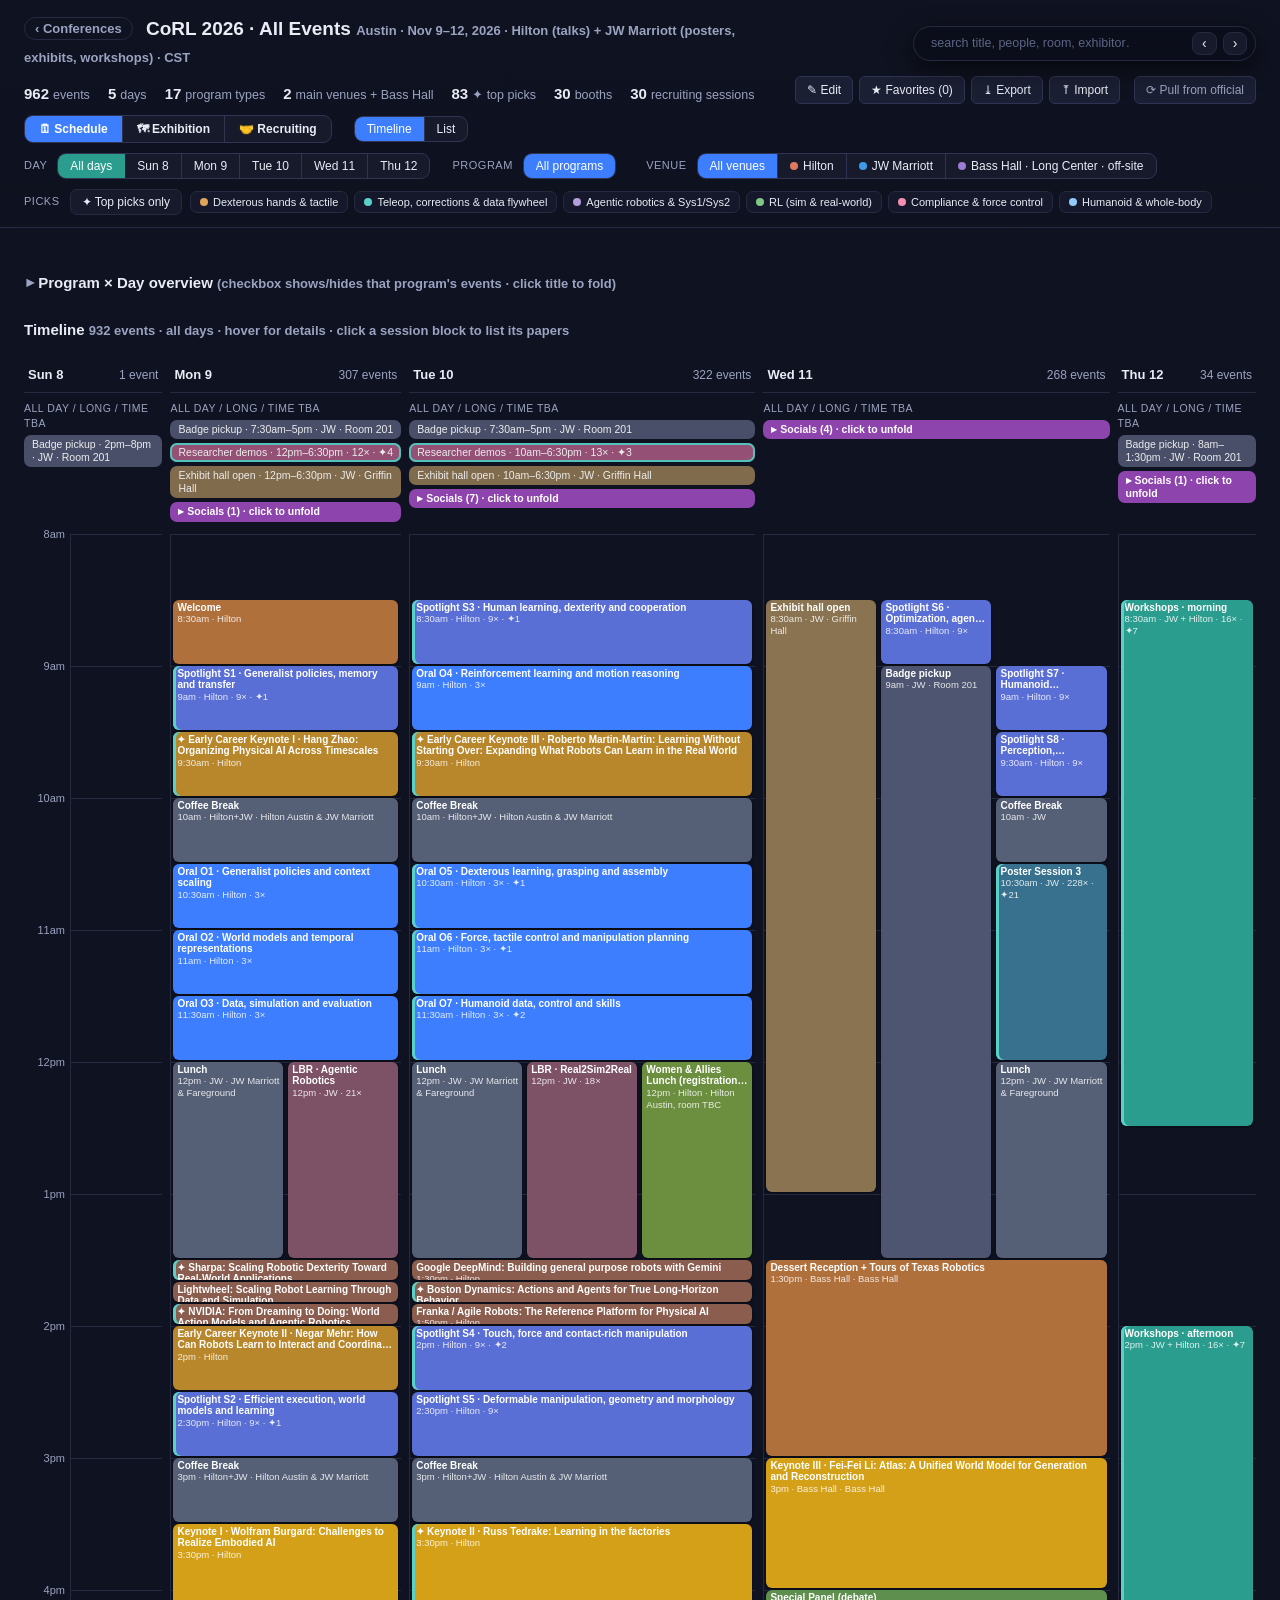
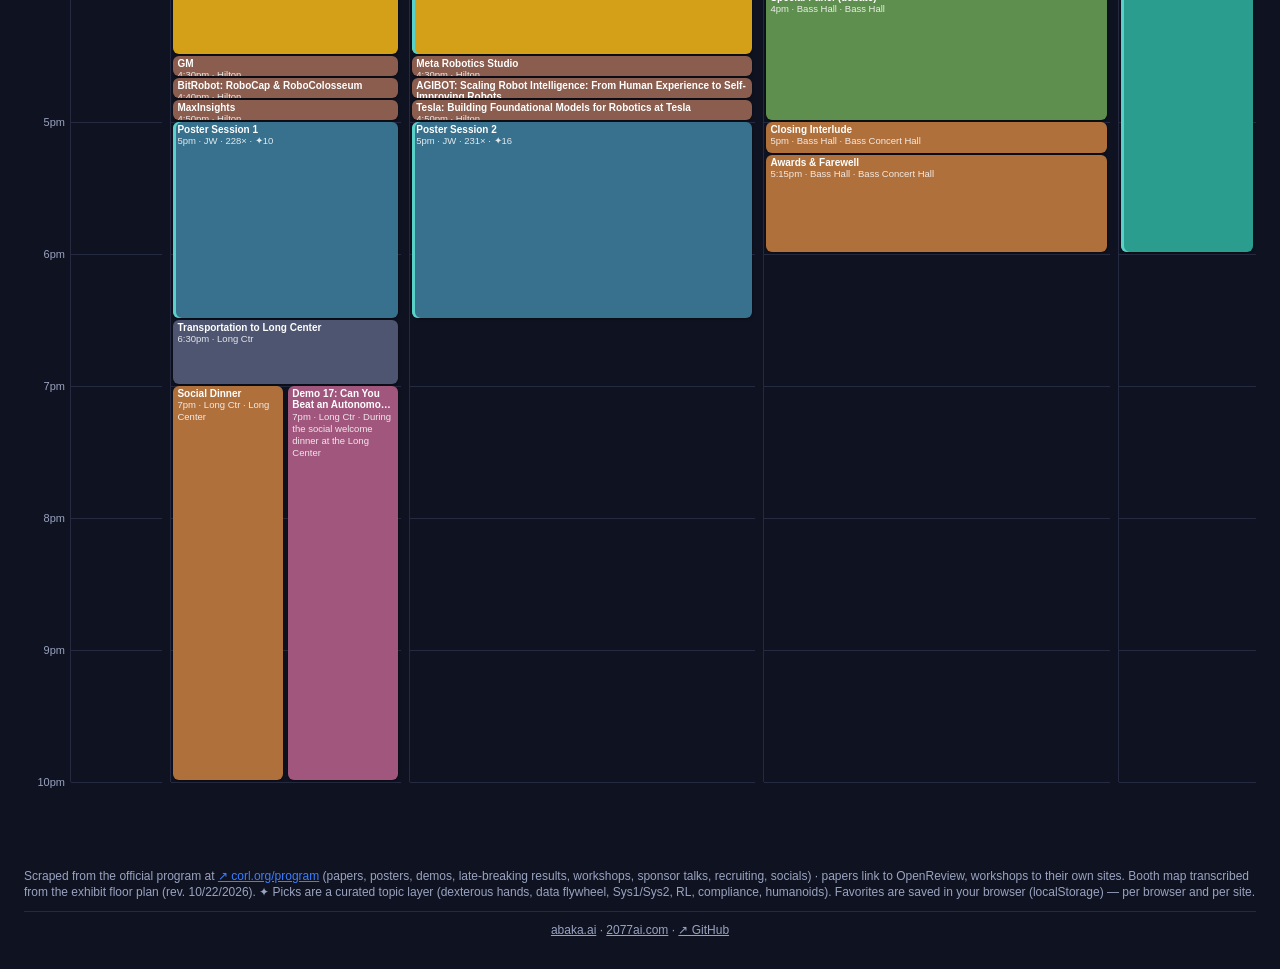
==== corl26/index.html @ 8c0fb588 "Add CoRL 2026 planner with exhibition and recruiting tabs - corl26/: planner cloned from siggraph26," ====
<!DOCTYPE html>
<html lang="en"><head>
<meta charset="utf-8"><meta name="viewport" content="width=device-width, initial-scale=1">
<title>CoRL 2026 — All Events Summary · Nov 9–12 · Austin</title>
<link rel="stylesheet" href="assets/summary.css">
</head>
<body>
<header><div class="hin">
  <div class="htop">
  <h1><a class="back" href="../index.html" title="back to all conference planners">‹ Conferences</a> CoRL 2026 · All Events <span class="sub">Austin · Nov 9–12, 2026 · Hilton (talks) + JW Marriott (posters, exhibits, workshops) · CST</span></h1>
<div id="searchbox">
  <input id="q" type="search" placeholder="search title, people, room, exhibitor…">
  <span id="qcount"></span>
  <button id="qprev" title="previous match (Shift+Enter)">‹</button>
  <button id="qnext" title="next match (Enter)">›</button>
</div>
  <div class="stats" id="stats"></div>
  <div class="favbar">
    <button id="favmode" class="fbtn schedonly">✎ Edit</button><button id="favonly" class="fbtn schedonly">★ Favorites (0)</button><button id="favexp" class="fbtn" title="download favorites as a JSON file">⤓ Export</button><button id="favimp" class="fbtn" title="load favorites from an exported JSON file (merges with current)">⤒ Import</button><a class="fbtn pull" href="https://github.com/Abaka-Skills/conf/actions/workflows/pull-official-corl26.yml" target="_blank" rel="noopener" title="re-scrape the official site and update this page's data (runs a GitHub Action; the site can't be fetched from the browser directly)">⟳ Pull from official</a>
    <input id="favfile" type="file" accept=".json,application/json" hidden></div>
  </div>
  <div class="controls">
    <div class="seg tabs"><button id="tabsched" class="on">🗓 Schedule</button><button id="tabexpo">🗺 Exhibition</button><button id="tabrec">🤝 Recruiting</button></div>
    <div class="seg schedonly"><button id="vtl" class="on">Timeline</button><button id="vlist">List</button></div>
  </div>
  <div class="controls schedonly">
    <div class="grp"><span class="lbl">Day</span><span class="seg" id="daybtns"></span></div>
    <div class="grp"><span class="lbl">Program</span><span class="seg"><button id="clearty" class="on">All programs</button></span><span class="sub" id="tysel"></span></div>
    <div class="grp"><span class="lbl">Venue</span><span class="seg" id="venuebtns"></span></div>
  </div>
  <div class="controls picksrow">
    <div class="grp"><span class="lbl">Picks</span><button id="pickmode" class="pick" title="show only the hand-picked top picks (combines with the selected topics)">✦ Top picks only</button>
      <span class="topics" id="topicbtns"></span><button id="pickclear" class="topic" title="clear the picks filter">✕ clear</button></div>
  </div>
</div></header>
<div class="wrap" id="sched">
  <h2 id="mxhdr" class="fold"><span class="caret">▾</span> Program × Day overview <span class="sub">(checkbox shows/hides that program's events · click title to fold)</span></h2>
  <div class="matrix" id="mxbox"><table class="mx" id="mx"></table></div>
  <h2 id="agendahdr">Agenda</h2>
  <div id="agenda"></div>
</div>
<div class="wrap" id="expo"></div>
<div class="wrap" id="rec"></div>
<div id="tip"></div>
<footer>Scraped from the official program at <a href="https://www.corl.org/program" target="_blank" rel="noopener">↗ corl.org/program</a> (papers, posters, demos, late-breaking results, workshops, sponsor talks, recruiting, socials) · papers link to OpenReview, workshops to their own sites.
Booth map transcribed from the exhibit floor plan (rev. 10/22/2026). ✦ Picks are a curated topic layer (dexterous hands, data flywheel, Sys1/Sys2, RL, compliance, humanoids).
Favorites are saved in your browser (localStorage) — per browser and per site.
<div class="foot2"><a href="https://abaka.ai" target="_blank" rel="noopener">abaka.ai</a> · <a href="https://2077ai.com" target="_blank" rel="noopener">2077ai.com</a> · <a href="https://github.com/Abaka-Skills/conf" target="_blank" rel="noopener">↗ GitHub</a></div></footer>
<script src="assets/data.js"></script>
<script src="assets/picks.js"></script>
<script src="assets/exhibitors.js"></script>
<script src="assets/exhibit.js"></script>
<script src="assets/recruiting.js"></script>
<script src="assets/app.js"></script>
</body></html>
---- corl26/assets/summary.css ----
:root{--bg:#0f1220;--panel:#171a2b;--ink:#e9ecf5;--muted:#9aa3c0;--line:#262a40;--hi:#3d7eff;}
*{box-sizing:border-box}
body{margin:0;font:14px/1.4 -apple-system,BlinkMacSystemFont,"Segoe UI",Roboto,sans-serif;background:var(--bg);color:var(--ink)}
header{padding:16px 24px 12px;border-bottom:1px solid var(--line);position:sticky;top:0;background:linear-gradient(180deg,#0f1220,#0f1220ee);backdrop-filter:blur(6px);z-index:20}
h1{margin:0 0 2px;font-size:19px}.sub{color:var(--muted);font-size:13px}
.controls{display:flex;gap:7px;flex-wrap:wrap;margin-top:9px;align-items:center}
.grp{display:flex;gap:6px;flex-wrap:wrap;align-items:center}.sep{width:1px;height:20px;background:var(--line);margin:0 4px}
button{background:var(--panel);color:var(--ink);border:1px solid var(--line);padding:5px 11px;border-radius:999px;cursor:pointer;font-size:12px}
button:hover{border-color:#3a4063}button.on{background:var(--hi);border-color:var(--hi);color:#fff}
a.btn{background:var(--panel);color:var(--muted);border:1px solid var(--line);padding:5px 11px;border-radius:999px;font-size:12px;text-decoration:none;display:inline-block}
a.btn:hover{border-color:#3a4063;color:var(--ink)}
button.day.on{background:#2a9d8f;border-color:#2a9d8f}
.lbl{color:var(--muted);font-size:11px;text-transform:uppercase;letter-spacing:.5px;margin-right:2px}
.stats{display:flex;gap:18px;flex-wrap:wrap;margin-top:8px;font-size:12.5px;color:var(--muted)}
.stats b{color:var(--ink);font-size:15px;margin-right:4px}

.wrap{padding:18px 24px 60px;max-width:1500px;margin:0 auto}
h2{font-size:15px;margin:26px 0 10px;color:var(--ink)}
/* overview matrix */
.matrix{overflow-x:auto;border:1px solid var(--line);border-radius:12px;background:var(--panel)}
table.mx{border-collapse:collapse;width:100%;font-size:12.5px}
.mx th,.mx td{padding:6px 10px;border-bottom:1px solid var(--line);text-align:right;white-space:nowrap}
.mx th{color:var(--muted);font-weight:600;font-size:11.5px;text-transform:uppercase;letter-spacing:.4px}
.mx td:first-child,.mx th:first-child,.mx td:nth-child(2),.mx th:nth-child(2){text-align:left}
.mx tr:last-child td{border-bottom:none}
.mx tbody tr{cursor:pointer}
.mx tbody tr:hover{background:#1d2136}
.mx tbody tr.on{background:#232a4a}
.mx .sw{display:inline-block;width:10px;height:10px;border-radius:3px;margin-right:7px;vertical-align:-1px}
.mx .tydesc{font-size:11px;color:var(--muted);font-weight:400;margin:2px 0 0 17px;white-space:normal;max-width:380px;line-height:1.35}
.nowline{position:absolute;left:0;right:0;border-top:2px solid #ff5252;z-index:6;pointer-events:none}
.nowline .nowlbl{position:absolute;left:2px;top:-8px;font-size:10px;font-weight:700;color:#fff;background:#ff5252;padding:0 4px;border-radius:3px}
.mx tr.favrow td{border-bottom:1px solid #3a4063}
.mx .cell{display:inline-block;min-width:26px;padding:1px 6px;border-radius:5px}
.mx td.tot{font-weight:700}
.mx tfoot td{color:var(--muted);font-weight:700;border-top:1px solid var(--line)}

/* agenda list */
.dayblock{margin-top:22px}
.dayhdr{font-size:14px;font-weight:700;padding:8px 2px;border-bottom:1px solid var(--line);position:sticky;top:var(--hdr,118px);background:var(--bg);z-index:5;display:flex;justify-content:space-between;align-items:baseline}
.dayhdr .n{color:var(--muted);font-weight:400;font-size:12px}
.evrow{display:flex;gap:12px;padding:7px 8px;border-radius:8px;align-items:flex-start;text-decoration:none;color:var(--ink)}
.evrow:hover{background:#171b30}
.evrow .tm{flex:0 0 118px;color:var(--muted);font-size:12px;padding-top:2px;font-variant-numeric:tabular-nums}
.evrow .badge{flex:0 0 158px;font-size:10.5px;font-weight:650;padding:3px 8px;border-radius:6px;color:#fff;text-align:center;overflow:hidden;text-overflow:ellipsis;white-space:nowrap}
.evrow .body{flex:1;min-width:0}
.evrow .ti{font-size:13px;font-weight:600;line-height:1.3}
.evrow .rm{color:var(--muted);font-size:11.5px;margin-top:1px}
.evrow.hid{display:none}

/* timeline view */
.tlgrid{position:relative;border-left:1px solid var(--line);margin:14px 0 6px 58px}
.hourline{position:absolute;left:0;right:0;border-top:1px solid var(--line)}
.hourlbl{position:absolute;left:-56px;width:48px;text-align:right;color:var(--muted);font-size:11px;margin-top:-7px}
.tlev{position:absolute;border-radius:6px;padding:2px 6px;overflow:hidden;color:#fff;font-size:10.5px;line-height:1.18;cursor:pointer;
      box-shadow:0 1px 3px #0006;text-decoration:none;display:block;transition:filter .08s,box-shadow .08s}
.tlev:hover{filter:brightness(1.18);z-index:10;box-shadow:0 6px 18px #0009}
.tlev .tt2{font-weight:650;display:-webkit-box;-webkit-line-clamp:2;-webkit-box-orient:vertical;overflow:hidden}
.tlev .tm2{opacity:.85;font-size:9.5px}
.ongoing{display:flex;gap:6px;flex-wrap:wrap;margin:10px 0 2px 58px;align-items:center}
.onglbl{color:var(--muted);font-size:10.5px;text-transform:uppercase;letter-spacing:.5px}
.ong{font-size:10.5px;color:#fff;border-radius:999px;padding:3px 10px;text-decoration:none;opacity:.92}
.ong:hover{filter:brightness(1.18)}

/* favorites */
button.fav.on{background:#ffd54a;border-color:#ffd54a;color:#1a1205}
.favbox{position:absolute;top:3px;left:3px;z-index:6;width:14px;height:14px;margin:0;accent-color:#ffd54a;cursor:pointer}
.favmode .tlev{padding-left:21px}
.tlev.faved,.ong.faved{outline:2px solid #ffd54a;outline-offset:-1px}
.evrow .favbox2{flex:0 0 16px;width:16px;height:16px;margin-top:2px;accent-color:#ffd54a;cursor:pointer}
.evrow.faved{background:#1d1a10}
.evrow.faved .ti::after,.tlev.faved .tt2::after{content:' ★';color:#ffd54a}
.ong .favbox3{width:12px;height:12px;margin:0 4px -2px 0;accent-color:#ffd54a;cursor:pointer}

/* floating search box */
#searchbox{position:fixed;top:12px;right:20px;z-index:40;display:flex;gap:6px;align-items:center;
  background:#0b0e1add;border:1px solid var(--line);border-radius:999px;padding:5px 8px 5px 15px;
  box-shadow:0 8px 24px #0008;backdrop-filter:blur(8px)}
#searchbox:focus-within{border-color:#3a4063;box-shadow:0 8px 24px #000b,0 0 0 2px #3d7eff33}
#searchbox input{background:none;border:none;color:var(--ink);font-size:12.5px;width:215px;outline:none}
#searchbox input::placeholder{color:#5c6584}
#qcount{color:#ff6b81;font-size:11.5px;font-weight:700;min-width:36px;text-align:center;font-variant-numeric:tabular-nums}
#searchbox button{padding:2px 9px;border-radius:8px;font-size:14px;line-height:1.2}
.tlev.miss,.evrow.miss,.ong.miss{opacity:.18;filter:saturate(.3)}
.tlev.hit{outline:2px solid #ff6b81;outline-offset:-1px;z-index:8}
.tlev.hit.faved{outline:2px solid #ffd54a}
.evrow.hit{background:#251b2b}
.ong.hit{outline:2px solid #ff6b81}
.hitcount{color:#ff6b81;font-weight:600}
@keyframes flashblink{
  0%{box-shadow:0 0 0 3px #ffffff00;filter:brightness(1)}
  25%{box-shadow:0 0 0 3px #ffffffe8;filter:brightness(1.7)}
  100%{box-shadow:0 0 0 3px #ffffff00;filter:brightness(1)}}
.flash{animation:flashblink 1.4s ease-in-out 1}

/* foldable matrix + show/hide checkboxes */
h2.fold{cursor:pointer;user-select:none}
h2.fold .caret{display:inline-block;transition:transform .15s;color:var(--muted);margin-right:2px}
h2.fold.closed .caret{transform:rotate(-90deg)}
.mx .showbox{accent-color:#3d7eff;width:14px;height:14px;margin:0;cursor:pointer;vertical-align:-2px}
.mx td.showbox-td,.mx th.showbox-th{width:26px;text-align:center;padding:6px 4px 6px 10px}
.mx tbody tr.off td{opacity:.4}
.mx tbody tr.off td.showbox-td{opacity:1}

footer{color:var(--muted);font-size:12px;padding:20px 24px 30px}footer a{color:var(--hi)}footer b{color:var(--ink)}
footer .foot2{margin-top:10px;padding-top:10px;border-top:1px solid var(--line);text-align:center}
footer .foot2 a{color:var(--muted)}footer .foot2 a:hover{color:var(--ink)}
h1 .back{color:var(--muted);text-decoration:none;font-size:13px;font-weight:600;border:1px solid var(--line);border-radius:999px;padding:3px 10px;margin-right:8px;vertical-align:2px}
h1 .back:hover{color:var(--ink);border-color:#3a4063}

#tip{position:fixed;z-index:50;max-width:380px;pointer-events:none;opacity:0;transform:translateY(4px);transition:opacity .1s,transform .1s;
     background:#0b0e1a;border:1px solid var(--line);border-radius:10px;box-shadow:0 10px 30px #000a;padding:11px 13px}
#tip.show{opacity:1;transform:translateY(0)}
#tip .tt{font-size:13.5px;font-weight:650;margin-bottom:5px}
#tip .row{display:flex;gap:7px;font-size:12px;color:var(--muted);margin:2px 0}.k{color:var(--muted);min-width:54px;flex:0 0 54px}
#tip .row b{color:var(--ink);font-weight:600}
#tip .desc{margin-top:7px;font-size:12px;color:var(--muted);line-height:1.45;display:-webkit-box;-webkit-line-clamp:8;-webkit-box-orient:vertical;overflow:hidden}
#tip .desc.loading{font-style:italic;opacity:.6}
#tip .chips{margin-top:8px;display:flex;gap:6px;flex-wrap:wrap}
#tip .chip{font-size:11px;padding:2px 8px;border-radius:999px;background:#2a3052;color:#cdd5f5}
@media (max-width:760px){.evrow .badge{flex-basis:100px}.evrow .tm{flex-basis:86px}}

/* ---- CoRL additions: tabs, venues, picks, grouped sessions, exhibition map */
.tabs button{font-weight:650}
body:not([data-tab=sched]) .schedonly,body:not([data-tab=sched]) #sched{display:none}
body:not([data-tab=expo]) #expo,body:not([data-tab=rec]) #rec{display:none}
.vdot{display:inline-block;width:8px;height:8px;border-radius:50%;margin-right:5px;vertical-align:0}
.vtag{display:inline-block;font-size:10px;font-weight:700;border:1px solid;border-radius:5px;padding:0 5px;line-height:15px;vertical-align:1px;white-space:nowrap}
button.pick.on{background:#5ad1c8;border-color:#5ad1c8;color:#082522}
button.topic{padding:4px 9px;font-size:11px}button.topic.on{color:#fff;font-weight:650}
.tpk{color:#5ad1c8}
.tdot{display:inline-block;width:7px;height:7px;border-radius:50%;margin-left:3px;vertical-align:1px}
.tlev.top{box-shadow:inset 3px 0 0 #5ad1c8,0 1px 3px #0006}
.tlev.grp{background-image:repeating-linear-gradient(135deg,#ffffff0d 0 6px,transparent 6px 12px)}
.ong.top{box-shadow:inset 0 0 0 2px #5ad1c8}
.evrow.ingrp{margin-left:14px}
.grphdr{font-size:12.5px;font-weight:650;padding:10px 4px 4px;color:var(--ink);border-bottom:1px dashed var(--line);margin-top:4px}
.grphdr .sw{display:inline-block;width:9px;height:9px;border-radius:3px;margin-right:6px}
.walk{margin:4px 0 4px 130px;font-size:11.5px;color:#ffb74d;background:#2a2112;border:1px solid #5a4520;border-radius:6px;padding:3px 9px;display:inline-block}
#tip .glist{margin:7px 0 0;padding-left:16px;font-size:11.5px;color:var(--ink);max-height:260px;overflow:hidden}
#tip .glist li{margin:2px 0}
/* exhibition */
.expohdr h2{margin:6px 0 4px}
.legend{display:flex;gap:16px;flex-wrap:wrap;font-size:12px;color:var(--muted);margin:8px 0 4px;align-items:center}
.lg{display:inline-block;width:14px;height:10px;border-radius:2px;margin-right:5px;vertical-align:-1px;background:#1b1f33;border:1px solid #3a4063}
.lg.top{background:#1f4f4c;border-color:#5ad1c8}.lg.pk{background:#1d3340;border-color:#3a6f7a}
.expogrid{display:grid;grid-template-columns:minmax(0,1fr) 360px;gap:18px;margin-top:10px;align-items:start}
@media (max-width:1100px){.expogrid{grid-template-columns:1fr}}
.planbox{background:var(--panel);border:1px solid var(--line);border-radius:12px;padding:8px;position:sticky;top:calc(var(--hdr,150px) + 10px)}
svg.plan{width:100%;height:auto;display:block;font-family:inherit}
svg.plan text{text-anchor:middle;dominant-baseline:middle}
svg.plan .hall{fill:#12162a;stroke:#3a4063;stroke-width:2}
svg.plan .aux{fill:#12162a;stroke:#262a40}
svg.plan .boards{fill:#4a5568}
svg.plan .lbl{fill:var(--muted);font-size:12px}svg.plan .dim{fill:#5c6584;font-size:11px}
svg.plan .hallname{fill:#262a40;font-size:34px;letter-spacing:12px;font-weight:700}
svg.plan .room rect{fill:#141829;stroke:#3a4063}
svg.plan .room:hover rect{stroke:#9aa3c0}
svg.plan .rtxt{fill:var(--muted)}
svg.plan .booth{cursor:pointer}
svg.plan .booth rect{fill:#1b1f33;stroke:#3a4063;stroke-width:1.2;transition:fill .1s}
svg.plan .booth.pk rect{fill:#1d3340;stroke:#3a6f7a}
svg.plan .booth.top rect{fill:#1f4f4c;stroke:#5ad1c8;stroke-width:1.6}
svg.plan .booth.faved rect{stroke:#ffd54a;stroke-width:2}
svg.plan .booth:hover rect,svg.plan .booth.hl rect{fill:#2c3a6b}
svg.plan .booth.dim,svg.plan .booth.miss{opacity:.25}
svg.plan .booth.hit rect{stroke:#ff6b81;stroke-width:2.4}
svg.plan .bname{fill:var(--ink);font-weight:650}
svg.plan .bno{fill:var(--muted)}
svg.plan .bstar.tpk{fill:#5ad1c8}svg.plan .bstar.fav{fill:#ffd54a}
.xlist h3{font-size:13px;margin:4px 0 6px;color:var(--ink)}
.xlist h3:not(:first-child){margin-top:18px}
.xrow{display:flex;gap:8px;align-items:flex-start;padding:6px 6px;border-radius:8px;font-size:12.5px}
.xrow:hover{background:#171b30}
.xrow.dim,.xrow.miss{opacity:.3}.xrow.hit{background:#251b2b}
.xrow .bnum{flex:0 0 32px;color:var(--muted);font-variant-numeric:tabular-nums;padding-top:1px}
.xrow .xb{flex:1;min-width:0}
.xrow a{color:var(--ink);font-weight:650;text-decoration:none}.xrow a:hover{text-decoration:underline}
.xrow .what{color:var(--muted);font-size:11.5px;margin-top:1px}
.xrow .xev{font-size:11px;color:#cdd5f5;margin-top:2px}
.xrow .star{padding:0 5px;border:none;background:none;color:#5c6584;font-size:15px;line-height:1.2}
.xrow .star.on{color:#ffd54a}
/* all-days timeline: one column per day on a shared time axis */
.daycols{display:grid;grid-auto-flow:column;grid-template-rows:auto auto auto;column-gap:8px;margin-top:18px}
.daycols .dayhdr{font-size:13px;padding:8px 4px}
.daycols .ongoing{margin:8px 0 2px;flex-direction:column;align-items:stretch;gap:4px}
.daycols .ong{border-radius:7px;padding:3px 8px;line-height:1.25}
.daycols .tlgrid{margin:10px 0 6px 0;border-left:1px solid var(--line)}
.daycols .tlgrid.first{margin-left:46px}
.daycols .tlgrid:not(.first) .hourlbl{display:none}
.daycols .hourlbl{left:-46px;width:40px}
.daycols .tlev{font-size:10px;padding:2px 4px}
/* ---- header layout: rows of joined button groups; favorites under the search box */
header .controls{gap:22px;margin-top:10px}
header .controls .grp{gap:8px}
.seg{display:inline-flex;border:1px solid #2f3452;border-radius:9px;overflow:hidden;background:var(--panel)}
.seg button{border:none;border-radius:0;border-right:1px solid #2f3452;padding:5px 12px;background:none}
.seg button:last-child{border-right:none}
.seg button:hover{background:#1d2136}
.seg button.on{background:var(--hi);color:#fff}
.seg button.day.on{background:#2a9d8f}
.seg.tabs button{font-weight:650;padding:6px 14px}
.favbar{display:flex;gap:6px;z-index:21}
.fbtn{border-radius:6px;padding:5px 11px;background:#1b1f33;border:1px solid #2f3452;font-size:12px}
.fbtn:hover{border-color:#4a5280}
.fbtn.on{background:#ffd54a;border-color:#ffd54a;color:#1a1205}
.topics{display:inline-flex;gap:6px;flex-wrap:wrap}
button.topic{border-radius:7px;background:#14182a}
button.topic.on{background:#1b1f33}
button.pick{border-radius:7px}
.favbar{flex-wrap:wrap}
/* header content shares the calendar's width; search + favorites sit at its top-right */
.hin{max-width:1452px;margin:0 auto;position:relative}
.htop{display:grid;grid-template-columns:minmax(0,1fr) auto;column-gap:24px;row-gap:4px;align-items:center}
.hin #searchbox{position:static;justify-self:end}
.favbar{justify-self:end}
.fbtn.pull{color:var(--muted);text-decoration:none;display:inline-block;margin-left:8px}
.fbtn.pull:hover{color:var(--ink)}
@media (max-width:900px){.htop{grid-template-columns:1fr}.hin #searchbox,.favbar{justify-self:start}}
.ong.fold{cursor:pointer;font-weight:650;opacity:1}
.ong.socitem{opacity:.8;margin-left:10px}
/* recruiting tab */
.recgrid{display:grid;grid-template-columns:repeat(3,minmax(0,1fr));gap:16px;margin-top:12px;align-items:start}
@media (max-width:1000px){.recgrid{grid-template-columns:1fr}}
.recday{background:var(--panel);border:1px solid var(--line);border-radius:12px;padding:10px 12px}
.recday h3{margin:2px 0 8px;font-size:14px;display:flex;justify-content:space-between}
.recslot{display:grid;grid-template-columns:92px 1fr 1fr;gap:8px;padding:7px 0;border-top:1px solid var(--line);align-items:stretch}
.recslot .tm{color:var(--muted);font-size:12px;font-variant-numeric:tabular-nums;padding-top:6px}
.recroomhdr{color:var(--muted);font-size:11px;text-transform:uppercase;letter-spacing:.5px;border-top:none;padding:0 0 2px}
.rcard{position:relative;background:#1b1f33;border:1px solid #2f3452;border-radius:8px;padding:6px 26px 6px 9px;font-size:12px;min-height:46px}
.rcard.faved{outline:2px solid #ffd54a;outline-offset:-1px}
.rcard.hit{outline:2px solid #ff6b81;outline-offset:-1px}.rcard.miss{opacity:.25}
.rcard .co{font-weight:650;font-size:13px}
.rcard .meta{color:var(--muted);font-size:11px;margin-top:2px}
.rcard .meta a{color:#9ec5ff;text-decoration:none}.rcard .meta a:hover{text-decoration:underline}
.rcard .star{position:absolute;top:3px;right:3px;border:none;background:none;padding:0 4px;color:#5c6584;font-size:15px}
.rcard .star.on{color:#ffd54a}
body[data-tab=rec] .picksrow{display:none}
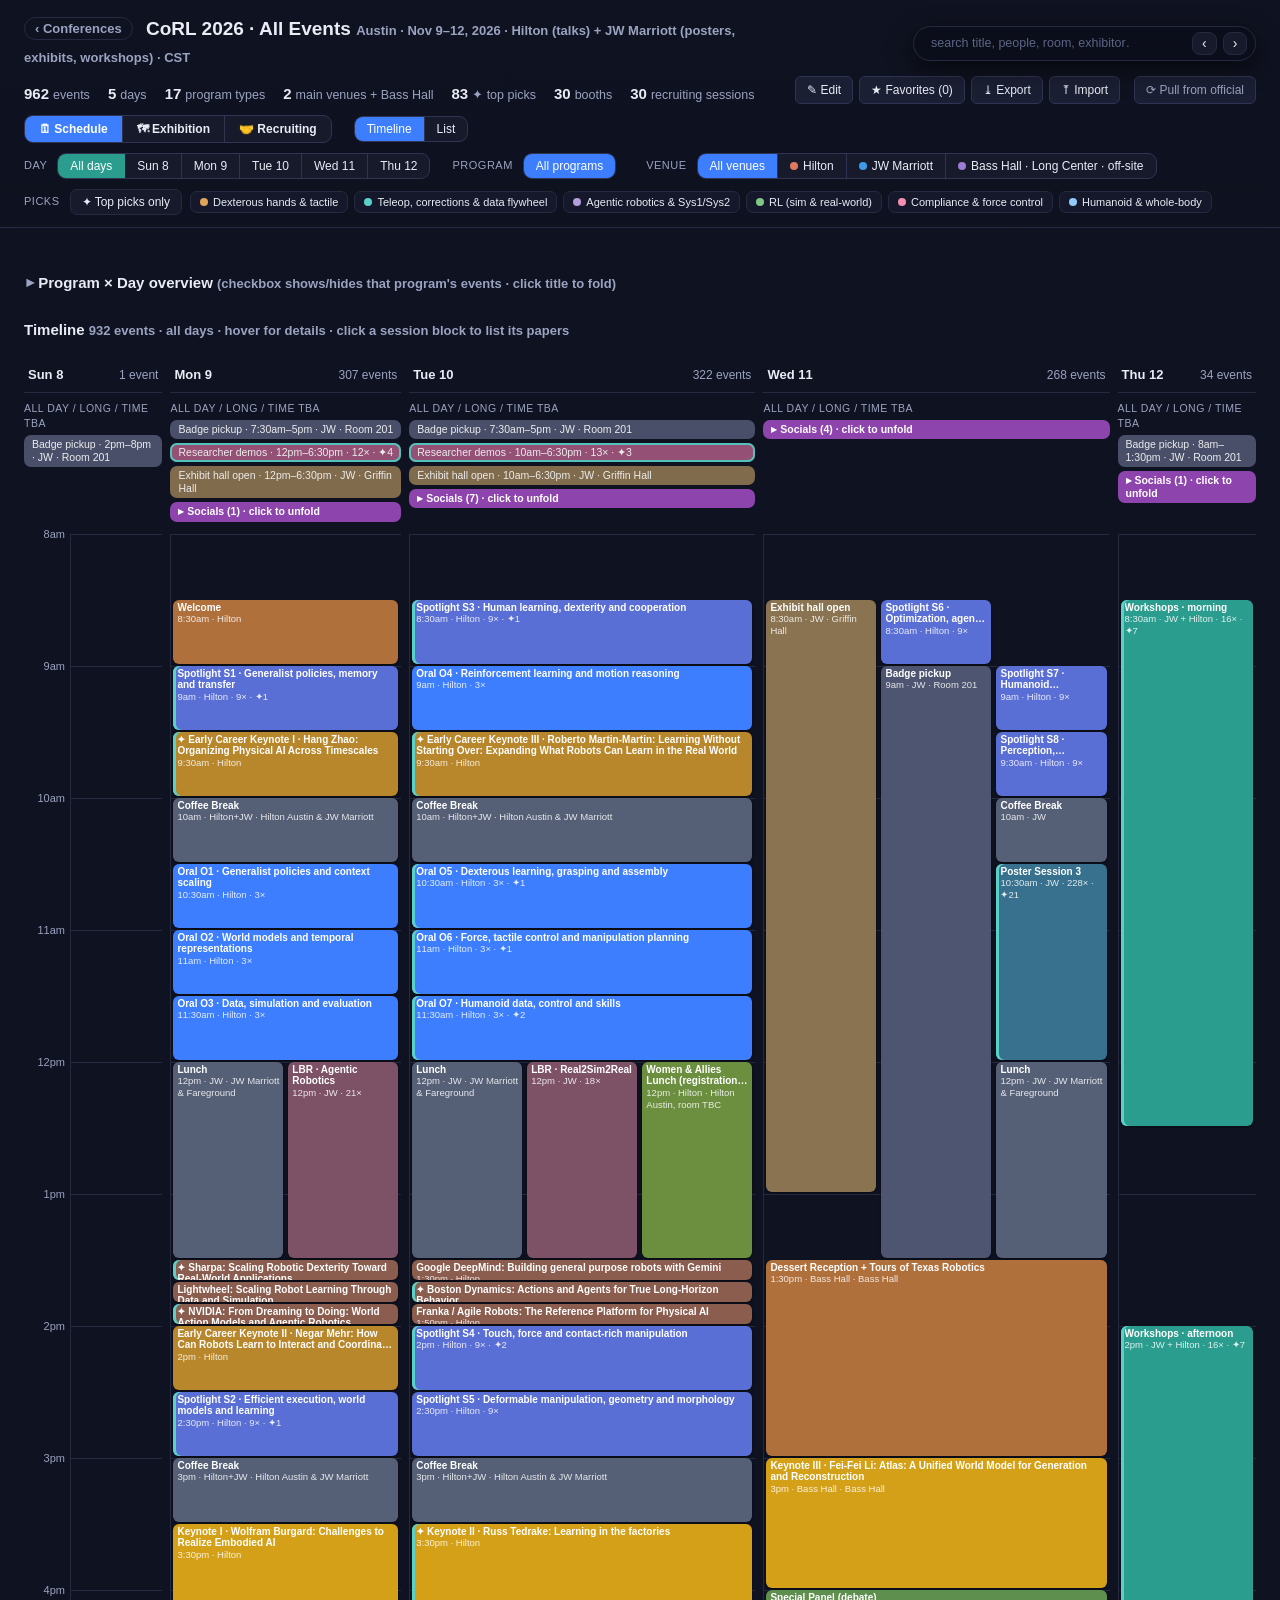
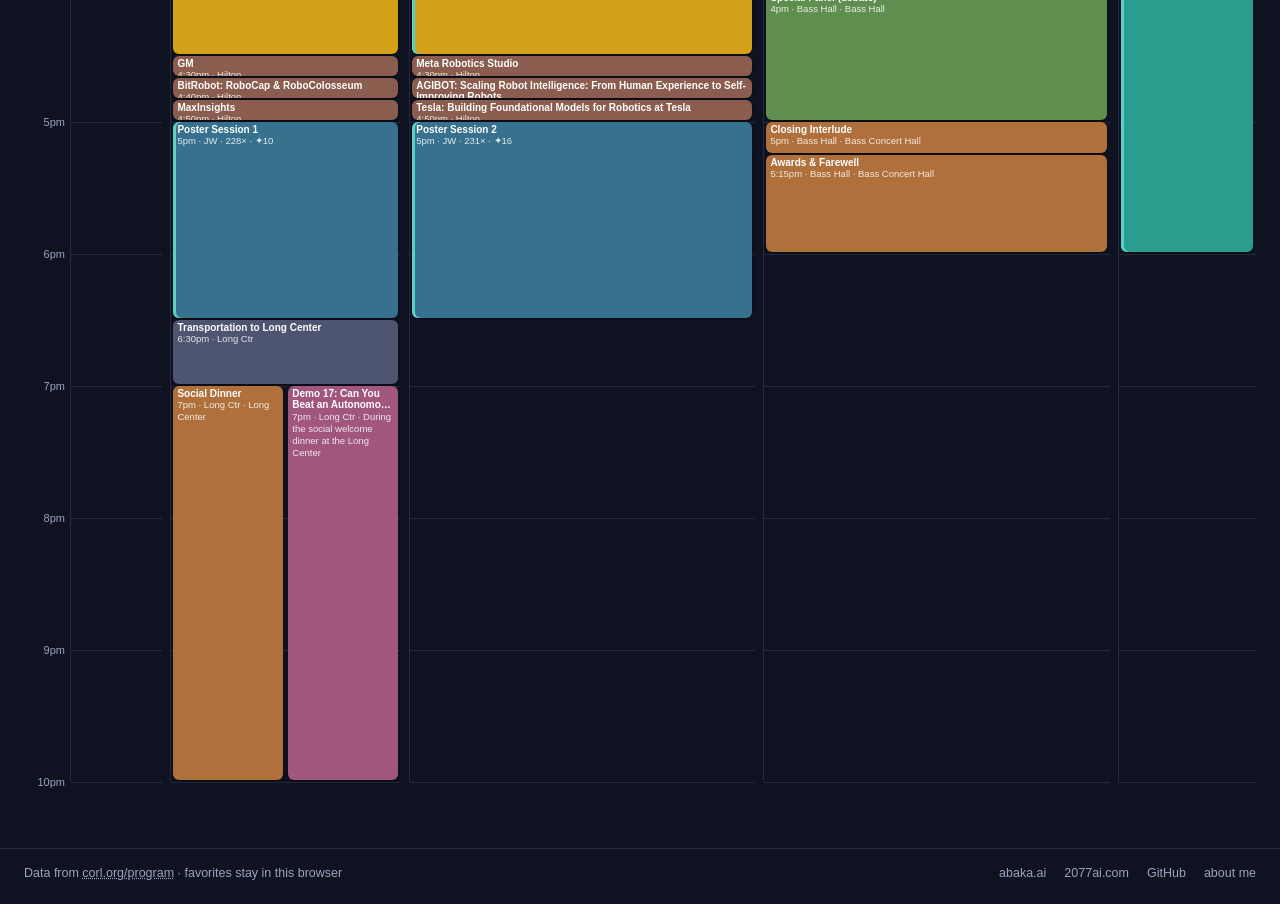
==== commit f061146a: "Share one footer across the portal and planner pages assets/footer.js renders the footer for index.h" ====
--- a/corl26/index.html
+++ b/corl26/index.html
@@ -42,10 +42,8 @@
 <div class="wrap" id="expo"></div>
 <div class="wrap" id="rec"></div>
 <div id="tip"></div>
-<footer>Scraped from the official program at <a href="https://www.corl.org/program" target="_blank" rel="noopener">↗ corl.org/program</a> (papers, posters, demos, late-breaking results, workshops, sponsor talks, recruiting, socials) · papers link to OpenReview, workshops to their own sites.
-Booth map transcribed from the exhibit floor plan (rev. 10/22/2026). ✦ Picks are a curated topic layer (dexterous hands, data flywheel, Sys1/Sys2, RL, compliance, humanoids).
-Favorites are saved in your browser (localStorage) — per browser and per site.
-<div class="foot2"><a href="https://abaka.ai" target="_blank" rel="noopener">abaka.ai</a> · <a href="https://2077ai.com" target="_blank" rel="noopener">2077ai.com</a> · <a href="https://github.com/Abaka-Skills/conf" target="_blank" rel="noopener">↗ GitHub</a></div></footer>
+<footer id="site-footer" data-source-url="https://www.corl.org/program" data-source-label="corl.org/program"></footer>
+<script src="../assets/footer.js"></script>
 <script src="assets/data.js"></script>
 <script src="assets/picks.js"></script>
 <script src="assets/exhibitors.js"></script>
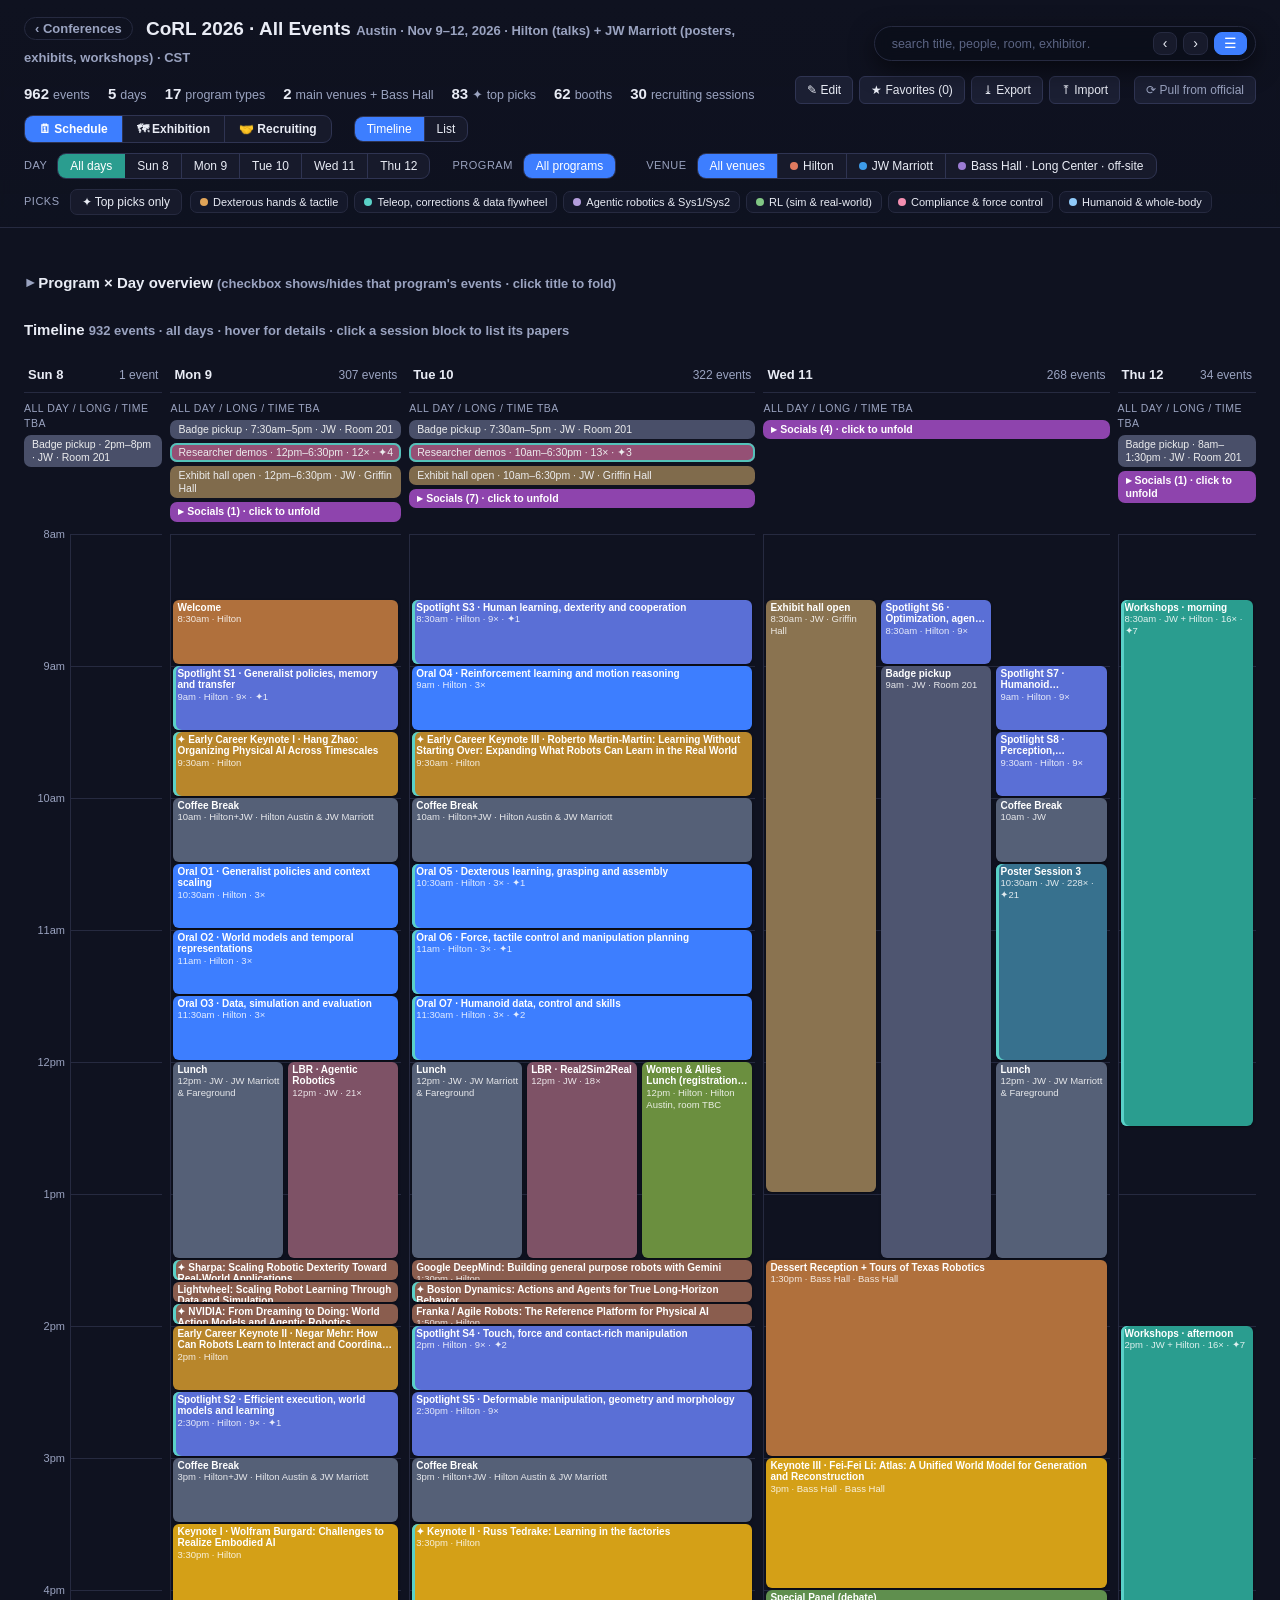
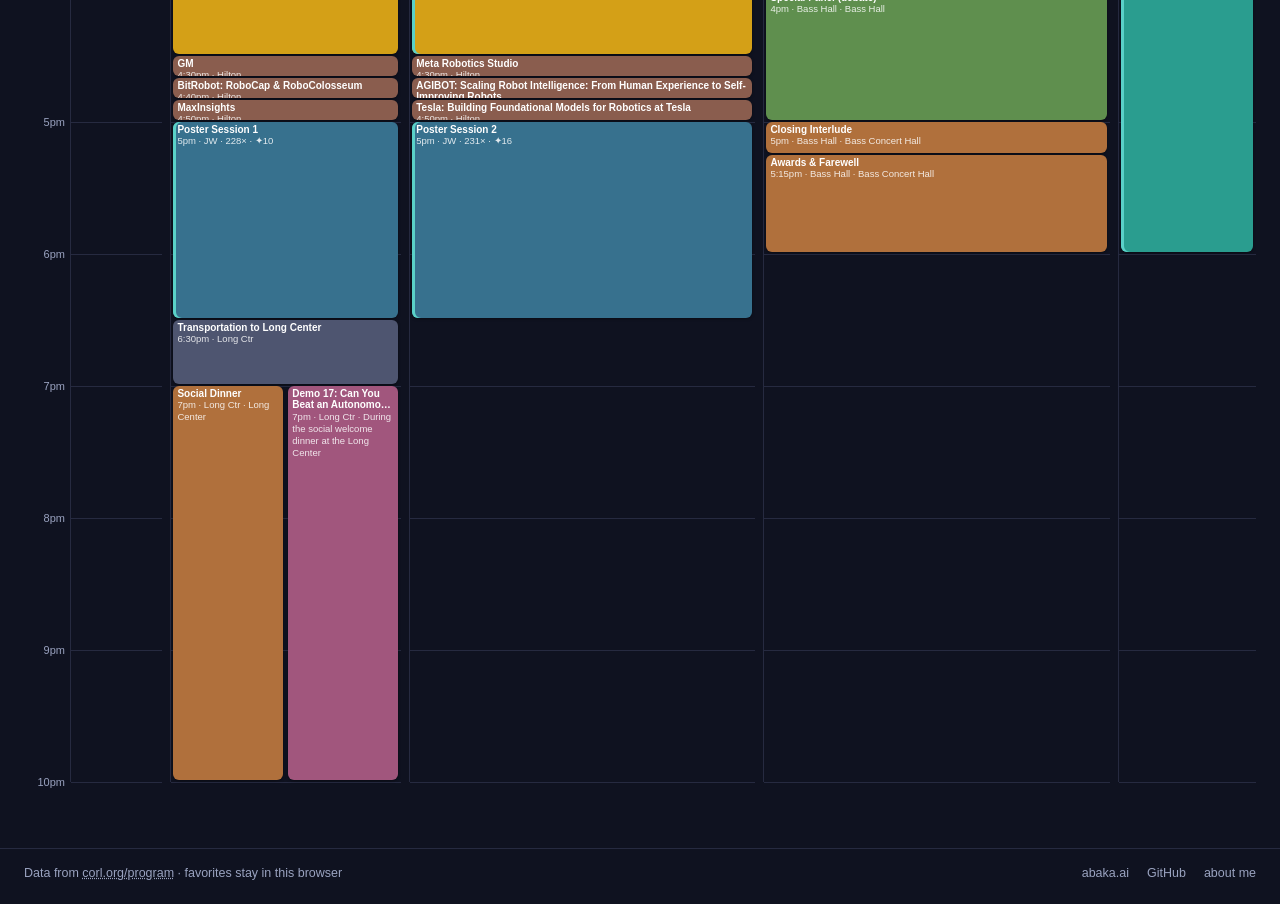
==== commit a30a16c5: "CoRL: phone layout with a foldable menu The sticky header was ~780px tall on a 390px-wide phone and " ====
--- a/corl26/index.html
+++ b/corl26/index.html
@@ -13,6 +13,7 @@
   <span id="qcount"></span>
   <button id="qprev" title="previous match (Shift+Enter)">‹</button>
   <button id="qnext" title="next match (Enter)">›</button>
+  <button id="menutog" title="show / hide the menu (tabs, filters, favorites)">☰</button>
 </div>
   <div class="stats" id="stats"></div>
   <div class="favbar">
--- a/corl26/assets/summary.css
+++ b/corl26/assets/summary.css
@@ -236,3 +236,33 @@
 .rcard .star{position:absolute;top:3px;right:3px;border:none;background:none;padding:0 4px;color:#5c6584;font-size:15px}
 .rcard .star.on{color:#ffd54a}
 body[data-tab=rec] .picksrow{display:none}
+.expohdr .seg{margin:4px 0 6px}.expohdr .seg button{padding:6px 14px;font-weight:650}
+/* ---- phones: header scrolls away and stays compact; wide rows swipe sideways */
+@media (max-width:760px){
+  header{padding:10px 14px 8px}
+  body.menufold h1 .sub{display:none}
+  .wrap{padding:12px 14px 40px}
+  h1{font-size:16px}h1 .sub{display:block;font-size:12px;margin-top:4px}
+  .stats{gap:10px;font-size:11.5px}.stats b{font-size:13px}
+  .stats span:nth-child(3),.stats span:nth-child(4){display:none}
+  .fbtn.pull{display:none}
+  .hin #searchbox{width:100%}.hin #searchbox input{flex:1;width:auto;min-width:0}
+  header .controls{gap:10px;margin-top:8px;flex-wrap:nowrap;overflow-x:auto;-webkit-overflow-scrolling:touch;scrollbar-width:none}
+  header .controls::-webkit-scrollbar{display:none}
+  header .controls .grp,.seg,.topics{flex-wrap:nowrap;flex-shrink:0}
+  .seg button,.topics button,.fbtn{white-space:nowrap}
+  header .controls.schedonly{flex-direction:column;align-items:flex-start;overflow:visible}
+  header .controls.schedonly .grp{max-width:100%;overflow-x:auto;scrollbar-width:none}
+  .daycols{overflow-x:auto;-webkit-overflow-scrolling:touch;grid-template-columns:repeat(5,minmax(230px,1fr))!important}
+  .daycols .tlgrid.first{margin-left:40px}
+  .evrow{flex-wrap:wrap;gap:4px 10px}
+  .evrow .tm{flex:0 0 auto}.evrow .badge{flex:0 0 auto;max-width:60%}
+  .evrow .body{flex:1 0 100%}
+  .evrow.ingrp{margin-left:6px}
+  .walk{margin-left:0}
+  .planbox{position:static}
+  #tip{max-width:calc(100vw - 16px)}
+}
+/* foldable menu (☰ in the search box) */
+body.menufold header .stats,body.menufold .favbar,body.menufold header .controls{display:none!important}
+#menutog.on{background:var(--hi);border-color:var(--hi);color:#fff}
